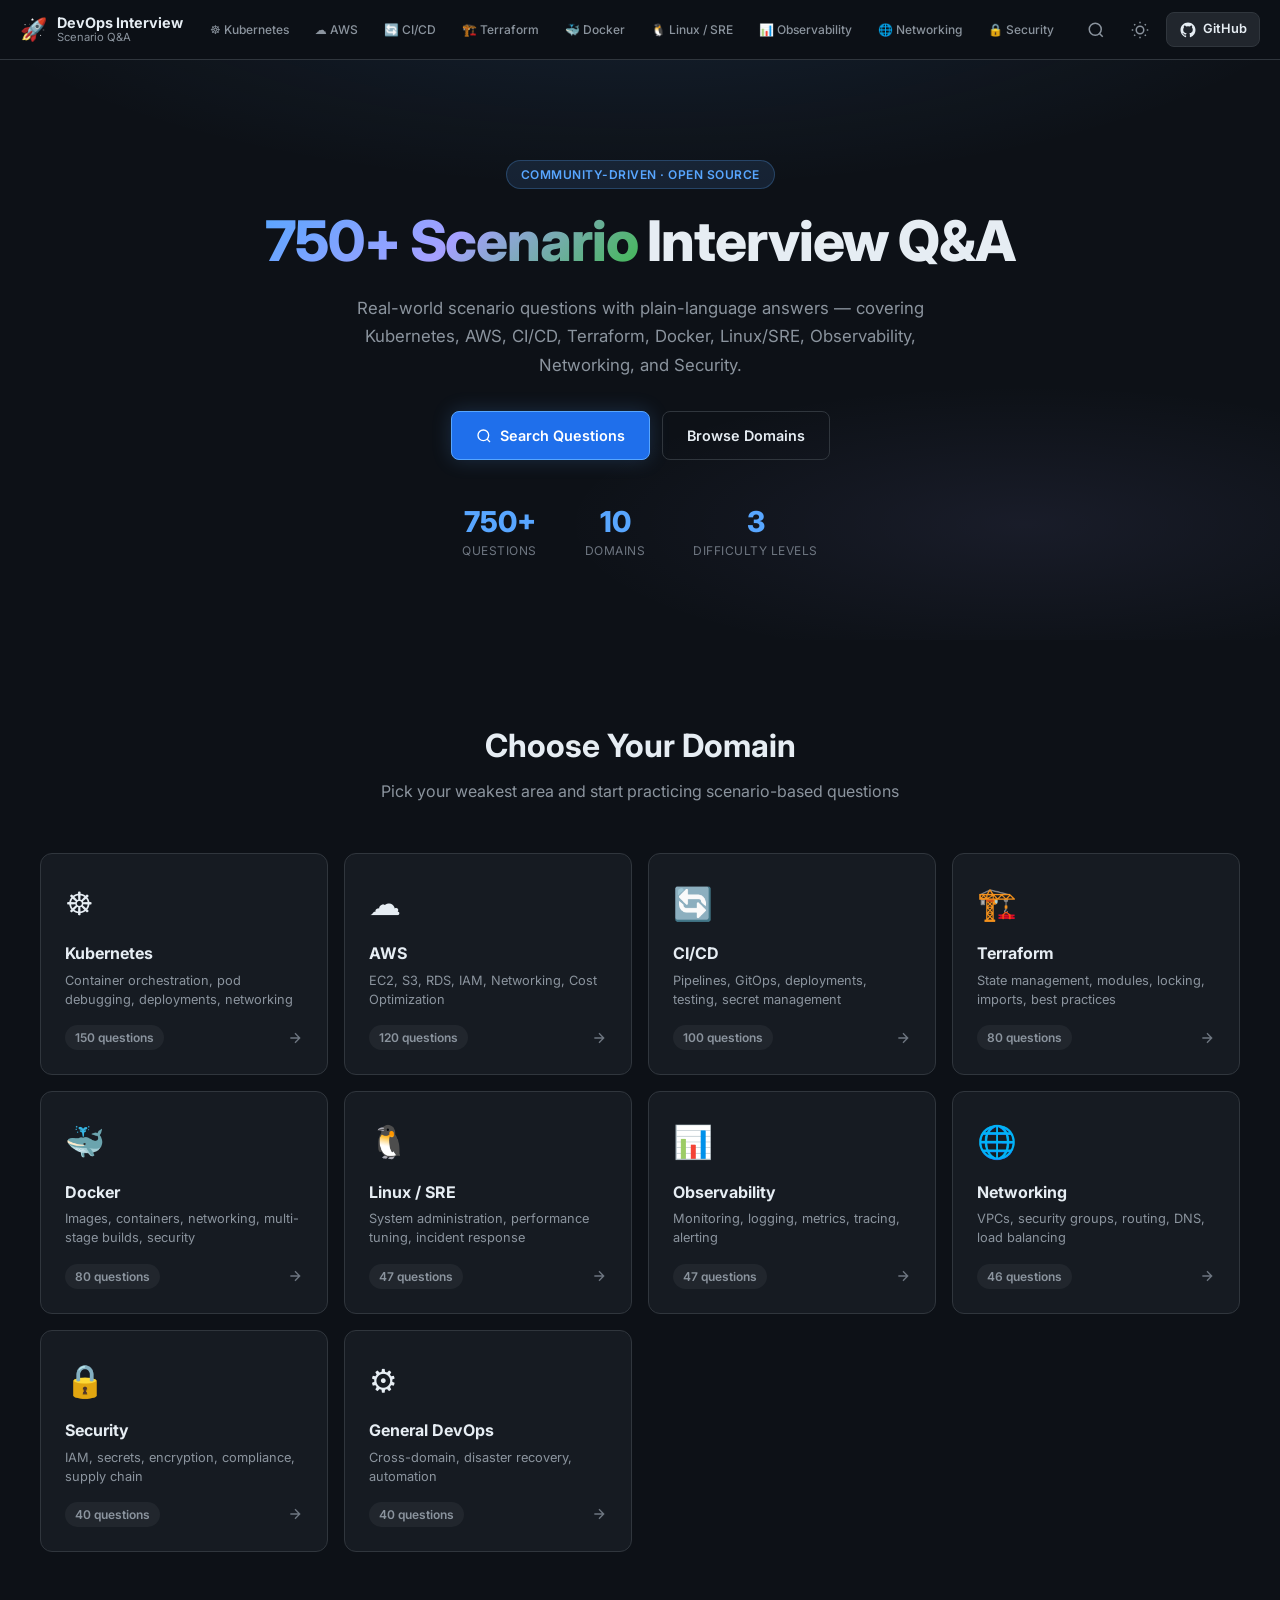
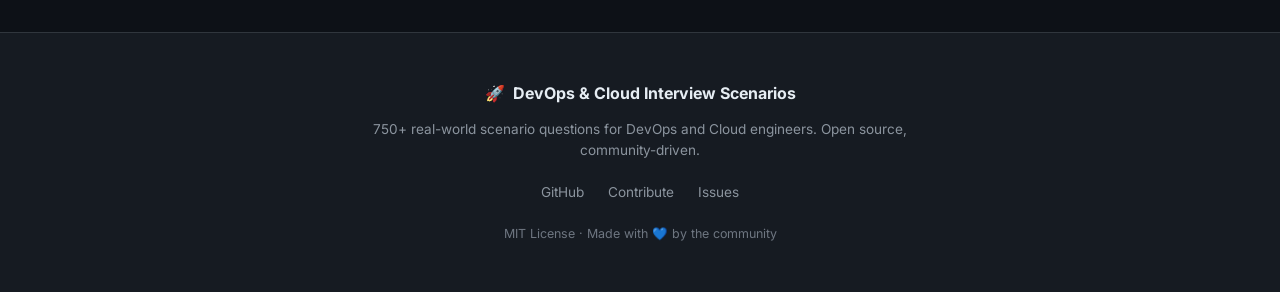
==== docs/index.html @ a2438afc "feat: add GitHub Pages UI site with search, dark/light mode - docs/index.html: Single-page app hero," ====
<!DOCTYPE html>
<html lang="en" data-theme="dark">
<head>
  <meta charset="UTF-8" />
  <meta name="viewport" content="width=device-width, initial-scale=1.0" />
  <title>DevOps & Cloud — Scenario-Based Interview Q&A</title>
  <meta name="description" content="750+ real-world scenario-based interview questions and answers covering Kubernetes, AWS, CI/CD, Docker, Terraform, Linux/SRE, Observability, Networking, and Security." />
  <link rel="preconnect" href="https://fonts.googleapis.com" />
  <link rel="preconnect" href="https://fonts.gstatic.com" crossorigin />
  <link href="https://fonts.googleapis.com/css2?family=Inter:wght@300;400;500;600;700;800&family=JetBrains+Mono:wght@400;500&display=swap" rel="stylesheet" />
  <link rel="stylesheet" href="style.css" />
</head>
<body>

  <!-- ── HEADER ── -->
  <header class="site-header" id="site-header">
    <div class="header-inner">
      <div class="brand">
        <span class="brand-icon">🚀</span>
        <div class="brand-text">
          <span class="brand-title">DevOps Interview</span>
          <span class="brand-sub">Scenario Q&A</span>
        </div>
      </div>

      <nav class="nav-domains" id="nav-domains" aria-label="Domain navigation">
        <!-- Populated by JS -->
      </nav>

      <div class="header-actions">
        <button class="btn-icon" id="search-toggle" aria-label="Open search" title="Search (Ctrl+K)">
          <svg width="18" height="18" viewBox="0 0 24 24" fill="none" stroke="currentColor" stroke-width="2"><circle cx="11" cy="11" r="8"/><path d="m21 21-4.35-4.35"/></svg>
        </button>
        <button class="btn-icon" id="theme-toggle" aria-label="Toggle theme" title="Toggle dark/light mode">
          <svg class="icon-sun" width="18" height="18" viewBox="0 0 24 24" fill="none" stroke="currentColor" stroke-width="2"><circle cx="12" cy="12" r="5"/><path d="M12 1v2M12 21v2M4.22 4.22l1.42 1.42M18.36 18.36l1.42 1.42M1 12h2M21 12h2M4.22 19.78l1.42-1.42M18.36 5.64l1.42-1.42"/></svg>
          <svg class="icon-moon" width="18" height="18" viewBox="0 0 24 24" fill="none" stroke="currentColor" stroke-width="2"><path d="M21 12.79A9 9 0 1 1 11.21 3 7 7 0 0 0 21 12.79z"/></svg>
        </button>
        <a class="btn-github" href="https://github.com/techikrish/devops-cloud-interview-scenarios" target="_blank" rel="noopener" aria-label="View on GitHub">
          <svg width="18" height="18" viewBox="0 0 24 24" fill="currentColor"><path d="M12 2C6.477 2 2 6.484 2 12.017c0 4.425 2.865 8.18 6.839 9.504.5.092.682-.217.682-.483 0-.237-.008-.868-.013-1.703-2.782.605-3.369-1.343-3.369-1.343-.454-1.158-1.11-1.466-1.11-1.466-.908-.62.069-.608.069-.608 1.003.07 1.531 1.032 1.531 1.032.892 1.53 2.341 1.088 2.91.832.092-.647.35-1.088.636-1.338-2.22-.253-4.555-1.113-4.555-4.951 0-1.093.39-1.988 1.029-2.688-.103-.253-.446-1.272.098-2.65 0 0 .84-.27 2.75 1.026A9.564 9.564 0 0 1 12 6.844a9.59 9.59 0 0 1 2.504.337c1.909-1.296 2.747-1.027 2.747-1.027.546 1.379.202 2.398.1 2.651.64.7 1.028 1.595 1.028 2.688 0 3.848-2.339 4.695-4.566 4.943.359.309.678.92.678 1.855 0 1.338-.012 2.419-.012 2.747 0 .268.18.58.688.482A10.02 10.02 0 0 0 22 12.017C22 6.484 17.522 2 12 2z"/></svg>
          GitHub
        </a>
      </div>
    </div>
  </header>

  <!-- ── SEARCH OVERLAY ── -->
  <div class="search-overlay" id="search-overlay" aria-hidden="true" role="dialog" aria-modal="true" aria-label="Search questions">
    <div class="search-modal">
      <div class="search-input-wrap">
        <svg width="20" height="20" viewBox="0 0 24 24" fill="none" stroke="currentColor" stroke-width="2"><circle cx="11" cy="11" r="8"/><path d="m21 21-4.35-4.35"/></svg>
        <input type="search" id="search-input" placeholder="Search questions, topics, commands…" autocomplete="off" spellcheck="false" />
        <kbd class="search-esc">Esc</kbd>
      </div>
      <div class="search-filters" id="search-filters">
        <button class="filter-chip active" data-level="all">All Levels</button>
        <button class="filter-chip" data-level="L1">L1 — Fresher</button>
        <button class="filter-chip" data-level="L2">L2 — Mid</button>
        <button class="filter-chip" data-level="L3">L3 — Senior</button>
      </div>
      <div class="search-results" id="search-results" role="listbox" aria-label="Search results">
        <div class="search-empty" id="search-empty">
          <p>Start typing to search across 750+ questions…</p>
        </div>
      </div>
    </div>
  </div>

  <!-- ── HERO ── -->
  <section class="hero" id="hero">
    <div class="hero-bg"></div>
    <div class="hero-content">
      <div class="hero-badge">Community-driven · Open Source</div>
      <h1 class="hero-title">
        <span class="gradient-text">750+ Scenario</span> Interview Q&A
      </h1>
      <p class="hero-desc">
        Real-world scenario questions with plain-language answers — covering Kubernetes, AWS, CI/CD, Terraform, Docker, Linux/SRE, Observability, Networking, and Security.
      </p>
      <div class="hero-cta">
        <button class="btn-primary" id="hero-search-btn">
          <svg width="16" height="16" viewBox="0 0 24 24" fill="none" stroke="currentColor" stroke-width="2"><circle cx="11" cy="11" r="8"/><path d="m21 21-4.35-4.35"/></svg>
          Search Questions
        </button>
        <a class="btn-outline" href="#domains">Browse Domains</a>
      </div>
      <div class="hero-stats" id="hero-stats">
        <div class="stat"><span class="stat-num">750+</span><span class="stat-label">Questions</span></div>
        <div class="stat"><span class="stat-num">10</span><span class="stat-label">Domains</span></div>
        <div class="stat"><span class="stat-num">3</span><span class="stat-label">Difficulty Levels</span></div>
      </div>
    </div>
  </section>

  <!-- ── DOMAIN GRID ── -->
  <section class="domains-section" id="domains">
    <div class="section-inner">
      <h2 class="section-title">Choose Your Domain</h2>
      <p class="section-sub">Pick your weakest area and start practicing scenario-based questions</p>
      <div class="domain-grid" id="domain-grid">
        <!-- Populated by JS -->
      </div>
    </div>
  </section>

  <!-- ── Q&A VIEWER ── -->
  <section class="qa-section" id="qa-section" style="display:none">
    <div class="qa-inner">
      <div class="qa-sidebar">
        <div class="sidebar-header">
          <button class="back-btn" id="back-btn">
            <svg width="16" height="16" viewBox="0 0 24 24" fill="none" stroke="currentColor" stroke-width="2"><path d="M19 12H5M12 5l-7 7 7 7"/></svg>
            All Domains
          </button>
          <div class="sidebar-domain-info" id="sidebar-domain-info"></div>
        </div>
        <div class="sidebar-search-wrap">
          <input type="search" id="sidebar-search" class="sidebar-search" placeholder="Filter questions…" autocomplete="off" />
        </div>
        <div class="level-filter" id="level-filter">
          <button class="level-btn active" data-level="all">All</button>
          <button class="level-btn" data-level="L1">L1</button>
          <button class="level-btn" data-level="L2">L2</button>
          <button class="level-btn" data-level="L3">L3</button>
        </div>
        <nav class="qa-toc" id="qa-toc" aria-label="Questions list">
          <!-- Populated by JS -->
        </nav>
      </div>

      <main class="qa-main" id="qa-main" role="main">
        <div class="loading-state" id="loading-state">
          <div class="spinner"></div>
          <p>Loading questions…</p>
        </div>
        <div class="qa-content" id="qa-content">
          <!-- Populated by JS -->
        </div>
      </main>
    </div>
  </section>

  <!-- ── FOOTER ── -->
  <footer class="site-footer">
    <div class="footer-inner">
      <div class="footer-brand">
        <span>🚀</span>
        <span>DevOps & Cloud Interview Scenarios</span>
      </div>
      <p class="footer-desc">750+ real-world scenario questions for DevOps and Cloud engineers. Open source, community-driven.</p>
      <div class="footer-links">
        <a href="https://github.com/techikrish/devops-cloud-interview-scenarios" target="_blank" rel="noopener">GitHub</a>
        <a href="https://github.com/techikrish/devops-cloud-interview-scenarios/blob/main/CONTRIBUTING.md" target="_blank" rel="noopener">Contribute</a>
        <a href="https://github.com/techikrish/devops-cloud-interview-scenarios/issues" target="_blank" rel="noopener">Issues</a>
      </div>
      <p class="footer-copy">MIT License · Made with 💙 by the community</p>
    </div>
  </footer>

  <script src="app.js"></script>
</body>
</html>
---- docs/style.css ----
/* ── TOKENS ── */
:root {
  --bg: #0d1117;
  --bg2: #161b22;
  --bg3: #21262d;
  --border: #30363d;
  --text: #e6edf3;
  --text2: #8b949e;
  --text3: #6e7681;
  --accent: #58a6ff;
  --accent2: #1f6feb;
  --green: #3fb950;
  --orange: #e3b341;
  --red: #f85149;
  --purple: #a5a0ff;
  --cyan: #39d353;
  --card-bg: #161b22;
  --card-hover: #1c2128;
  --shadow: 0 8px 32px rgba(0,0,0,.4);
  --radius: 12px;
  --radius-sm: 8px;
  --header-h: 60px;
}

[data-theme="light"] {
  --bg: #f6f8fa;
  --bg2: #ffffff;
  --bg3: #f0f2f5;
  --border: #d0d7de;
  --text: #1f2328;
  --text2: #57606a;
  --text3: #8c959f;
  --accent: #0969da;
  --accent2: #0550ae;
  --card-bg: #ffffff;
  --card-hover: #f6f8fa;
  --shadow: 0 8px 32px rgba(0,0,0,.08);
}

/* ── RESET ── */
*, *::before, *::after { box-sizing: border-box; margin: 0; padding: 0; }
html { scroll-behavior: smooth; font-size: 16px; }
body {
  font-family: 'Inter', system-ui, sans-serif;
  background: var(--bg);
  color: var(--text);
  line-height: 1.6;
  min-height: 100vh;
  transition: background .25s, color .25s;
}
a { color: var(--accent); text-decoration: none; }
a:hover { text-decoration: underline; }
button { cursor: pointer; border: none; background: none; font-family: inherit; }
img { max-width: 100%; }
::-webkit-scrollbar { width: 6px; height: 6px; }
::-webkit-scrollbar-track { background: var(--bg); }
::-webkit-scrollbar-thumb { background: var(--border); border-radius: 99px; }

/* ── HEADER ── */
.site-header {
  position: sticky; top: 0; z-index: 100;
  height: var(--header-h);
  background: rgba(13,17,23,.85);
  backdrop-filter: blur(12px);
  border-bottom: 1px solid var(--border);
  transition: background .25s;
}
[data-theme="light"] .site-header {
  background: rgba(246,248,250,.9);
}
.header-inner {
  max-width: 1400px; margin: 0 auto;
  height: 100%; padding: 0 20px;
  display: flex; align-items: center; gap: 16px;
}
.brand { display: flex; align-items: center; gap: 10px; flex-shrink: 0; }
.brand-icon { font-size: 22px; }
.brand-text { display: flex; flex-direction: column; line-height: 1.2; }
.brand-title { font-weight: 700; font-size: .9rem; }
.brand-sub { font-size: .7rem; color: var(--text2); }

.nav-domains {
  display: flex; gap: 4px; flex: 1; overflow: hidden;
  flex-wrap: nowrap;
}
.nav-chip {
  padding: 4px 10px; border-radius: 99px; font-size: .75rem;
  font-weight: 500; color: var(--text2); background: transparent;
  border: 1px solid transparent; white-space: nowrap;
  transition: all .2s;
}
.nav-chip:hover { color: var(--text); background: var(--bg3); border-color: var(--border); }
.nav-chip.active { color: var(--accent); background: rgba(88,166,255,.1); border-color: rgba(88,166,255,.3); }

.header-actions { display: flex; align-items: center; gap: 8px; flex-shrink: 0; }
.btn-icon {
  width: 36px; height: 36px; border-radius: var(--radius-sm);
  display: grid; place-items: center; color: var(--text2);
  background: transparent; border: 1px solid transparent;
  transition: all .2s;
}
.btn-icon:hover { color: var(--text); background: var(--bg3); border-color: var(--border); }
[data-theme="dark"] .icon-moon { display: none; }
[data-theme="light"] .icon-sun { display: none; }

.btn-github {
  display: flex; align-items: center; gap: 6px;
  padding: 6px 12px; border-radius: var(--radius-sm);
  font-size: .8rem; font-weight: 600; color: var(--text);
  background: var(--bg3); border: 1px solid var(--border);
  transition: all .2s;
}
.btn-github:hover { background: var(--accent); color: #fff; border-color: var(--accent); text-decoration: none; }
.btn-github svg { flex-shrink: 0; }

/* ── SEARCH OVERLAY ── */
.search-overlay {
  position: fixed; inset: 0; z-index: 200;
  background: rgba(0,0,0,.7); backdrop-filter: blur(6px);
  display: flex; align-items: flex-start; justify-content: center;
  padding-top: 80px;
  opacity: 0; pointer-events: none;
  transition: opacity .2s;
}
.search-overlay.open { opacity: 1; pointer-events: all; }
.search-modal {
  width: min(680px, calc(100vw - 40px));
  background: var(--bg2); border: 1px solid var(--border);
  border-radius: 16px; overflow: hidden;
  box-shadow: 0 24px 80px rgba(0,0,0,.5);
  transform: translateY(-10px); transition: transform .2s;
}
.search-overlay.open .search-modal { transform: translateY(0); }
.search-input-wrap {
  display: flex; align-items: center; gap: 12px;
  padding: 16px 20px; border-bottom: 1px solid var(--border);
}
.search-input-wrap svg { color: var(--text3); flex-shrink: 0; }
#search-input {
  flex: 1; background: none; border: none; outline: none;
  font-family: inherit; font-size: 1rem; color: var(--text);
}
#search-input::placeholder { color: var(--text3); }
.search-esc {
  padding: 2px 7px; border-radius: 4px; font-size: .7rem;
  background: var(--bg3); border: 1px solid var(--border);
  color: var(--text2); font-family: inherit;
}
.search-filters {
  display: flex; gap: 8px; padding: 12px 20px;
  border-bottom: 1px solid var(--border); overflow-x: auto;
}
.filter-chip {
  padding: 4px 12px; border-radius: 99px; font-size: .75rem;
  font-weight: 500; color: var(--text2);
  background: var(--bg3); border: 1px solid var(--border);
  white-space: nowrap; transition: all .2s;
}
.filter-chip:hover { color: var(--text); }
.filter-chip.active { background: var(--accent); color: #fff; border-color: var(--accent); }
.search-results { max-height: 420px; overflow-y: auto; }
.search-empty { padding: 40px 20px; text-align: center; color: var(--text3); font-size: .9rem; }
.search-result-item {
  padding: 14px 20px; border-bottom: 1px solid var(--border);
  cursor: pointer; transition: background .15s;
}
.search-result-item:last-child { border-bottom: none; }
.search-result-item:hover { background: var(--bg3); }
.result-meta { display: flex; align-items: center; gap: 8px; margin-bottom: 4px; }
.result-domain {
  font-size: .7rem; font-weight: 600; padding: 2px 8px;
  border-radius: 99px; background: rgba(88,166,255,.15); color: var(--accent);
}
.result-level { font-size: .7rem; font-weight: 700; padding: 2px 7px; border-radius: 99px; }
.lvl-L1 { background: rgba(63,185,80,.15); color: var(--green); }
.lvl-L2 { background: rgba(227,179,65,.15); color: var(--orange); }
.lvl-L3 { background: rgba(248,81,73,.15); color: var(--red); }
.result-q { font-size: .88rem; color: var(--text); font-weight: 500; line-height: 1.4; }
.result-q mark { background: rgba(88,166,255,.25); color: var(--accent); border-radius: 2px; }
.result-count { padding: 10px 20px; font-size: .75rem; color: var(--text3); border-top: 1px solid var(--border); }

/* ── HERO ── */
.hero {
  position: relative; overflow: hidden;
  padding: 100px 20px 80px;
  text-align: center;
}
.hero-bg {
  position: absolute; inset: 0; z-index: 0;
  background:
    radial-gradient(ellipse 80% 60% at 50% -20%, rgba(88,166,255,.12) 0%, transparent 70%),
    radial-gradient(ellipse 60% 40% at 80% 80%, rgba(165,160,255,.08) 0%, transparent 60%);
}
.hero-content { position: relative; z-index: 1; max-width: 760px; margin: 0 auto; }
.hero-badge {
  display: inline-block; margin-bottom: 20px;
  padding: 4px 14px; border-radius: 99px; font-size: .75rem; font-weight: 600;
  background: rgba(88,166,255,.12); border: 1px solid rgba(88,166,255,.25); color: var(--accent);
  letter-spacing: .5px; text-transform: uppercase;
}
.hero-title {
  font-size: clamp(2rem, 5vw, 3.5rem); font-weight: 800;
  line-height: 1.15; letter-spacing: -.02em; margin-bottom: 20px;
}
.gradient-text {
  background: linear-gradient(135deg, #58a6ff 0%, #a5a0ff 50%, #3fb950 100%);
  -webkit-background-clip: text; -webkit-text-fill-color: transparent; background-clip: text;
}
.hero-desc {
  font-size: 1.05rem; color: var(--text2); max-width: 580px;
  margin: 0 auto 32px; line-height: 1.7;
}
.hero-cta { display: flex; gap: 12px; justify-content: center; flex-wrap: wrap; margin-bottom: 48px; }
.btn-primary {
  display: flex; align-items: center; gap: 8px;
  padding: 12px 24px; border-radius: var(--radius-sm);
  font-size: .9rem; font-weight: 600; color: #fff;
  background: var(--accent2);
  border: 1px solid var(--accent);
  transition: all .2s; box-shadow: 0 0 20px rgba(88,166,255,.2);
}
.btn-primary:hover { background: var(--accent); box-shadow: 0 0 30px rgba(88,166,255,.4); transform: translateY(-1px); }
.btn-outline {
  display: flex; align-items: center; gap: 8px;
  padding: 12px 24px; border-radius: var(--radius-sm);
  font-size: .9rem; font-weight: 600; color: var(--text);
  background: transparent; border: 1px solid var(--border);
  transition: all .2s;
}
.btn-outline:hover { background: var(--bg3); border-color: var(--text2); text-decoration: none; }
.hero-stats {
  display: flex; justify-content: center; gap: 48px; flex-wrap: wrap;
}
.stat { display: flex; flex-direction: column; align-items: center; }
.stat-num { font-size: 1.8rem; font-weight: 800; color: var(--accent); line-height: 1; }
.stat-label { font-size: .75rem; color: var(--text3); margin-top: 4px; text-transform: uppercase; letter-spacing: .5px; }

/* ── DOMAINS ── */
.domains-section { padding: 80px 20px; }
.section-inner { max-width: 1200px; margin: 0 auto; }
.section-title {
  font-size: clamp(1.5rem, 3vw, 2rem); font-weight: 700;
  text-align: center; margin-bottom: 8px;
}
.section-sub { text-align: center; color: var(--text2); margin-bottom: 48px; }
.domain-grid {
  display: grid;
  grid-template-columns: repeat(auto-fill, minmax(260px, 1fr));
  gap: 16px;
}
.domain-card {
  background: var(--card-bg); border: 1px solid var(--border);
  border-radius: var(--radius); padding: 24px;
  cursor: pointer; transition: all .25s;
  position: relative; overflow: hidden;
}
.domain-card::before {
  content: ''; position: absolute;
  top: 0; left: 0; right: 0; height: 3px;
  background: var(--card-accent, var(--accent));
  transform: scaleX(0); transform-origin: left;
  transition: transform .3s;
}
.domain-card:hover { transform: translateY(-3px); box-shadow: var(--shadow); background: var(--card-hover); border-color: var(--card-accent, var(--accent)); }
.domain-card:hover::before { transform: scaleX(1); }
.card-emoji { font-size: 2rem; margin-bottom: 12px; display: block; }
.card-title { font-size: 1rem; font-weight: 700; margin-bottom: 4px; }
.card-desc { font-size: .8rem; color: var(--text2); margin-bottom: 16px; line-height: 1.5; }
.card-meta { display: flex; align-items: center; justify-content: space-between; }
.card-count {
  font-size: .75rem; font-weight: 600; padding: 3px 10px;
  border-radius: 99px; background: var(--bg3); color: var(--text2);
}
.card-arrow { color: var(--text3); transition: transform .2s; }
.domain-card:hover .card-arrow { transform: translateX(4px); color: var(--card-accent, var(--accent)); }

/* ── Q&A SECTION ── */
.qa-section { min-height: calc(100vh - var(--header-h)); }
.qa-inner {
  display: grid;
  grid-template-columns: 300px 1fr;
  min-height: calc(100vh - var(--header-h));
}

/* sidebar */
.qa-sidebar {
  position: sticky; top: var(--header-h);
  height: calc(100vh - var(--header-h)); overflow-y: auto;
  background: var(--bg2); border-right: 1px solid var(--border);
  display: flex; flex-direction: column;
}
.sidebar-header { padding: 16px; border-bottom: 1px solid var(--border); }
.back-btn {
  display: flex; align-items: center; gap: 6px;
  font-size: .82rem; color: var(--text2); font-weight: 500;
  padding: 6px 8px; border-radius: var(--radius-sm);
  margin-bottom: 12px; transition: all .2s;
}
.back-btn:hover { color: var(--text); background: var(--bg3); }
.sidebar-domain-info { display: flex; align-items: center; gap: 10px; }
.sidebar-emoji { font-size: 1.5rem; }
.sidebar-domain-name { font-weight: 700; font-size: .95rem; }
.sidebar-domain-count { font-size: .75rem; color: var(--text2); }

.sidebar-search-wrap { padding: 12px 16px; border-bottom: 1px solid var(--border); }
.sidebar-search {
  width: 100%; padding: 8px 12px; border-radius: var(--radius-sm);
  background: var(--bg3); border: 1px solid var(--border);
  color: var(--text); font-family: inherit; font-size: .82rem; outline: none;
  transition: border-color .2s;
}
.sidebar-search:focus { border-color: var(--accent); }
.sidebar-search::placeholder { color: var(--text3); }

.level-filter {
  display: flex; gap: 6px; padding: 10px 16px;
  border-bottom: 1px solid var(--border);
}
.level-btn {
  flex: 1; padding: 5px; border-radius: var(--radius-sm); font-size: .75rem;
  font-weight: 600; color: var(--text2); background: var(--bg3);
  border: 1px solid var(--border); transition: all .2s;
}
.level-btn:hover { color: var(--text); }
.level-btn.active { background: var(--accent); color: #fff; border-color: var(--accent); }

.qa-toc { flex: 1; overflow-y: auto; padding: 8px; }
.toc-group { margin-bottom: 4px; }
.toc-group-label {
  font-size: .65rem; font-weight: 700; letter-spacing: .8px;
  text-transform: uppercase; color: var(--text3);
  padding: 8px 8px 4px;
}
.toc-item {
  display: flex; align-items: flex-start; gap: 8px;
  padding: 8px; border-radius: var(--radius-sm);
  cursor: pointer; transition: background .15s; width: 100%;
  text-align: left;
}
.toc-item:hover { background: var(--bg3); }
.toc-item.active { background: rgba(88,166,255,.1); }
.toc-qnum { font-size: .68rem; font-weight: 700; color: var(--text3); flex-shrink: 0; padding-top: 2px; }
.toc-q { font-size: .78rem; color: var(--text2); line-height: 1.35; }
.toc-item.active .toc-q { color: var(--accent); }
.toc-lvl { font-size: .62rem; font-weight: 700; padding: 1px 5px; border-radius: 4px; flex-shrink: 0; margin-left: auto; }
.toc-item.hidden { display: none; }

/* main content */
.qa-main { padding: 40px; max-width: 880px; }
.loading-state { display: flex; flex-direction: column; align-items: center; justify-content: center; gap: 16px; padding: 80px; color: var(--text2); }
.spinner {
  width: 36px; height: 36px; border: 3px solid var(--border);
  border-top-color: var(--accent); border-radius: 50%;
  animation: spin .7s linear infinite;
}
@keyframes spin { to { transform: rotate(360deg); } }

.domain-header { margin-bottom: 40px; padding-bottom: 24px; border-bottom: 1px solid var(--border); }
.domain-header h1 { font-size: 1.8rem; font-weight: 800; margin-bottom: 8px; }
.domain-header p { color: var(--text2); }
.level-legend { display: flex; gap: 16px; margin-top: 16px; flex-wrap: wrap; }
.legend-item { display: flex; align-items: center; gap: 6px; font-size: .78rem; color: var(--text2); }
.legend-dot { width: 8px; height: 8px; border-radius: 50%; }

/* Q&A cards */
.qa-group { margin-bottom: 48px; }
.qa-group-title {
  font-size: 1rem; font-weight: 700; margin-bottom: 20px;
  color: var(--text2); display: flex; align-items: center; gap: 10px;
}
.qa-group-title::after {
  content: ''; flex: 1; height: 1px; background: var(--border);
}
.qa-card {
  background: var(--card-bg); border: 1px solid var(--border);
  border-radius: var(--radius); margin-bottom: 16px;
  transition: border-color .2s;
  scroll-margin-top: calc(var(--header-h) + 20px);
}
.qa-card:hover { border-color: var(--text3); }
.qa-card-header {
  padding: 20px 24px; cursor: pointer;
  display: flex; align-items: flex-start; gap: 14px;
  user-select: none;
}
.qa-num {
  font-size: .7rem; font-weight: 700; color: var(--text3);
  flex-shrink: 0; padding-top: 3px; min-width: 28px;
  font-family: 'JetBrains Mono', monospace;
}
.qa-q-text { flex: 1; font-size: .95rem; font-weight: 600; line-height: 1.5; }
.qa-q-text mark { background: rgba(88,166,255,.2); color: var(--accent); border-radius: 2px; padding: 0 2px; }
.qa-meta { display: flex; align-items: center; gap: 8px; flex-shrink: 0; }
.qa-level { font-size: .68rem; font-weight: 700; padding: 3px 8px; border-radius: 99px; }
.qa-chevron { color: var(--text3); transition: transform .25s; flex-shrink: 0; }
.qa-card.open .qa-chevron { transform: rotate(180deg); }

.qa-body {
  max-height: 0; overflow: hidden;
  transition: max-height .35s cubic-bezier(0.4,0,0.2,1);
}
.qa-card.open .qa-body { max-height: 9999px; }
.qa-body-inner { padding: 0 24px 24px 66px; border-top: 1px solid var(--border); padding-top: 20px; }

/* interviewer note */
.interviewer-note {
  font-size: .8rem; color: var(--text3); font-style: italic;
  margin-bottom: 14px; padding: 8px 12px;
  background: var(--bg3); border-radius: var(--radius-sm);
  border-left: 3px solid var(--border);
}
.answer-content { font-size: .88rem; color: var(--text2); line-height: 1.8; }
.answer-content p { margin-bottom: 12px; }
.answer-content ul, .answer-content ol { margin: 10px 0 12px 20px; }
.answer-content li { margin-bottom: 6px; }
.answer-content strong { color: var(--text); font-weight: 600; }
.answer-content code {
  font-family: 'JetBrains Mono', monospace; font-size: .82em;
  background: var(--bg3); padding: 2px 6px; border-radius: 4px;
  color: var(--cyan);
}
.answer-content pre {
  background: #010409; border: 1px solid var(--border);
  border-radius: var(--radius-sm); padding: 16px; margin: 14px 0;
  overflow-x: auto;
}
.answer-content pre code {
  background: none; padding: 0; color: #e6edf3; font-size: .82rem; line-height: 1.6;
}
[data-theme="light"] .answer-content pre { background: #f6f8fa; }
[data-theme="light"] .answer-content pre code { color: #1f2328; }

/* rapid fire */
.rapid-fire .qa-card-header { padding: 14px 24px; }
.rapid-fire .qa-q-text { font-size: .88rem; }
.rapid-fire .qa-body-inner { padding: 0 24px 14px 66px; }
.rapid-fire .answer-content { font-size: .84rem; }

/* ── FOOTER ── */
.site-footer {
  border-top: 1px solid var(--border); padding: 48px 20px;
  background: var(--bg2); text-align: center;
}
.footer-inner { max-width: 600px; margin: 0 auto; }
.footer-brand {
  display: flex; align-items: center; justify-content: center;
  gap: 8px; font-weight: 700; font-size: 1rem; margin-bottom: 12px;
}
.footer-desc { color: var(--text2); font-size: .85rem; margin-bottom: 20px; }
.footer-links { display: flex; justify-content: center; gap: 24px; margin-bottom: 20px; }
.footer-links a { color: var(--text2); font-size: .85rem; }
.footer-links a:hover { color: var(--accent); }
.footer-copy { color: var(--text3); font-size: .78rem; }

/* ── RESPONSIVE ── */
@media (max-width: 900px) {
  .nav-domains { display: none; }
  .qa-inner { grid-template-columns: 1fr; }
  .qa-sidebar {
    position: fixed; top: var(--header-h); left: 0; right: 0;
    z-index: 50; transform: translateX(-100%);
    height: calc(100vh - var(--header-h));
    transition: transform .3s;
  }
  .qa-sidebar.open { transform: translateX(0); }
  .qa-main { padding: 24px 16px; }
  .qa-body-inner { padding-left: 24px; }
}
@media (max-width: 600px) {
  .hero { padding: 60px 16px 48px; }
  .hero-stats { gap: 24px; }
  .domain-grid { grid-template-columns: 1fr 1fr; }
  .domain-card { padding: 16px; }
  .card-emoji { font-size: 1.5rem; }
}
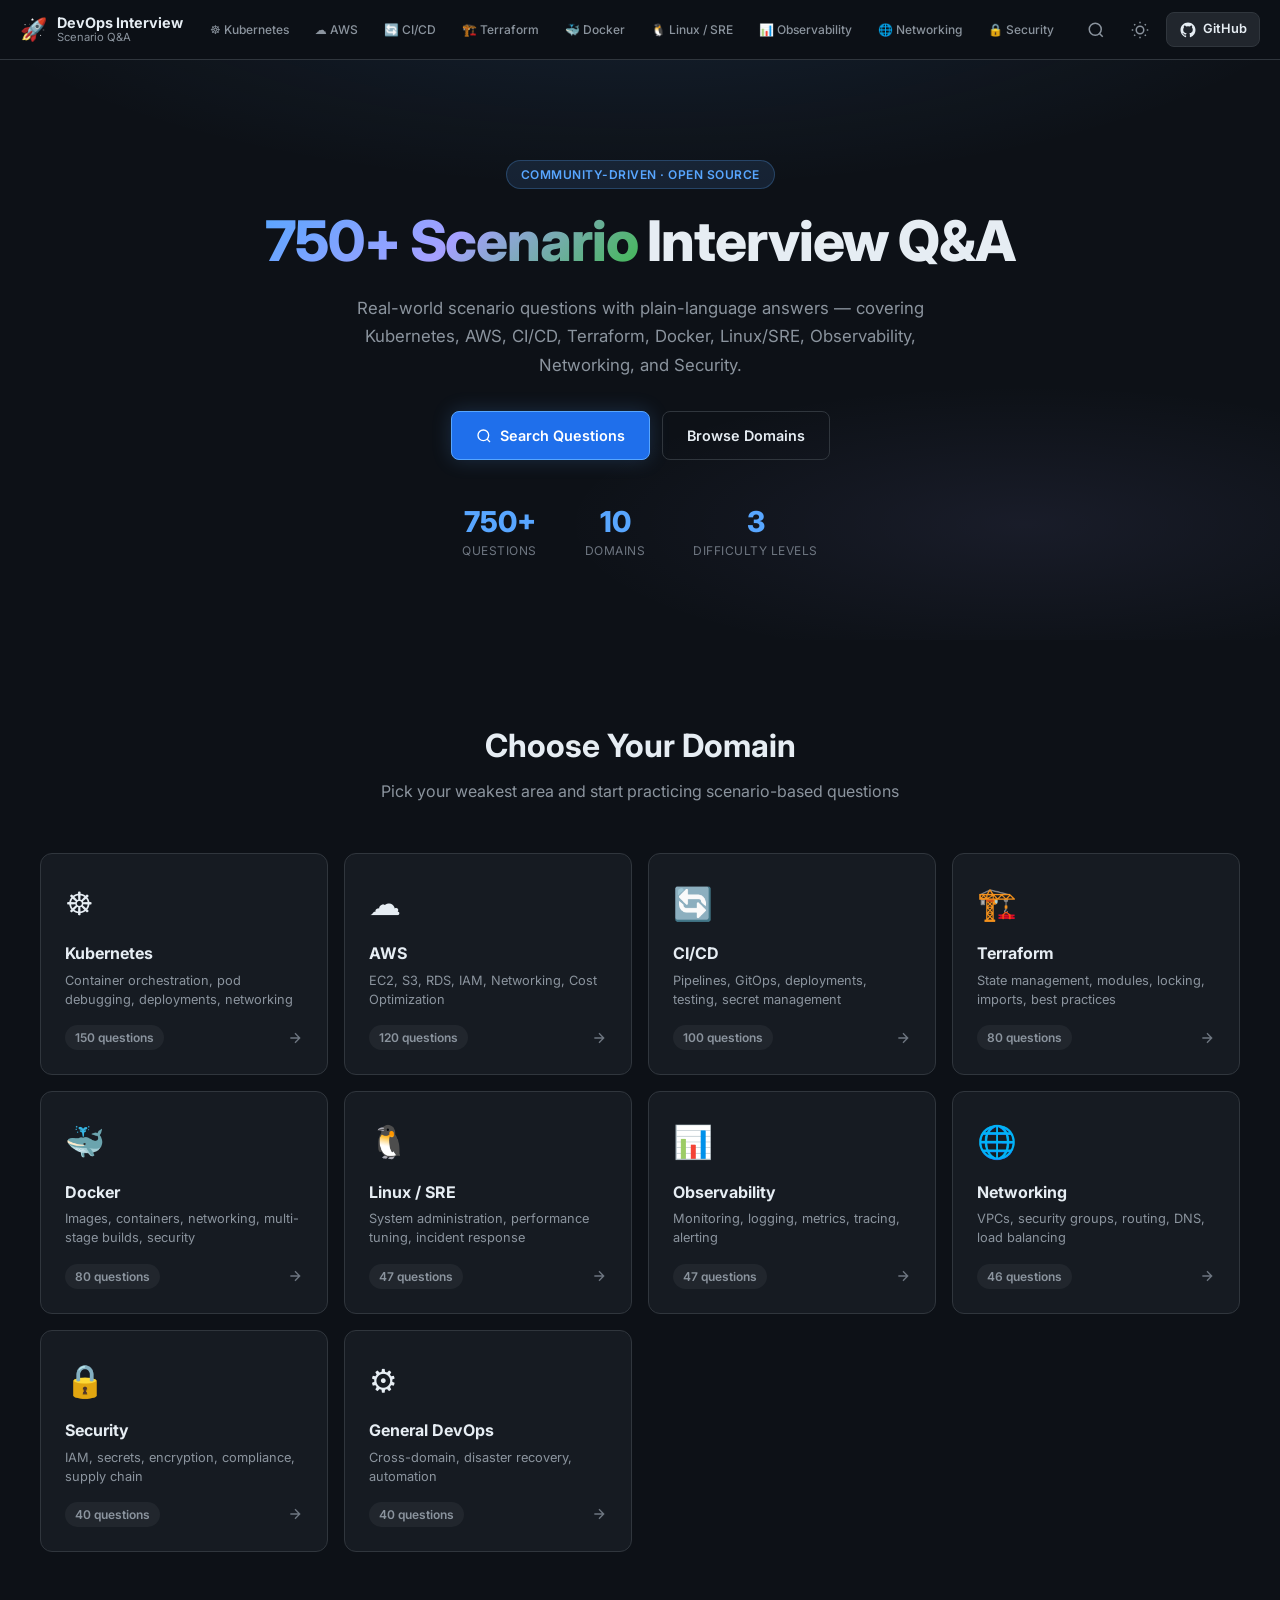
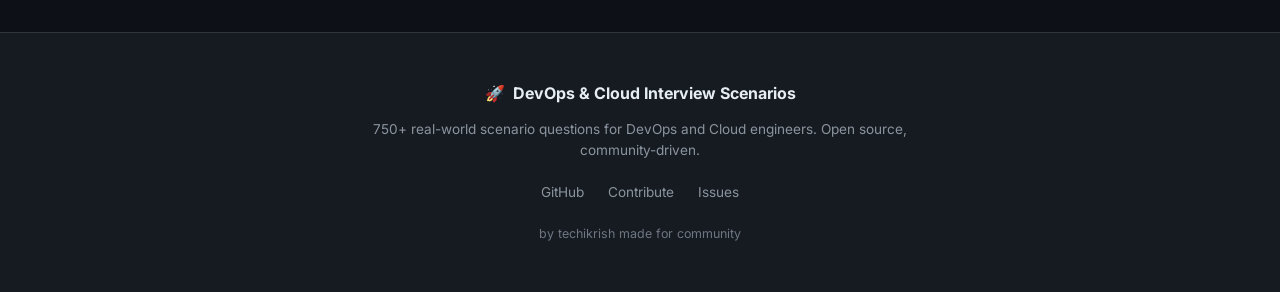
==== commit 7629f0b9: "chore: update footer text" ====
--- a/docs/index.html
+++ b/docs/index.html
@@ -152,7 +152,7 @@
         <a href="https://github.com/techikrish/devops-cloud-interview-scenarios/blob/main/CONTRIBUTING.md" target="_blank" rel="noopener">Contribute</a>
         <a href="https://github.com/techikrish/devops-cloud-interview-scenarios/issues" target="_blank" rel="noopener">Issues</a>
       </div>
-      <p class="footer-copy">MIT License · Made with 💙 by the community</p>
+      <p class="footer-copy">by techikrish made for community</p>
     </div>
   </footer>
 
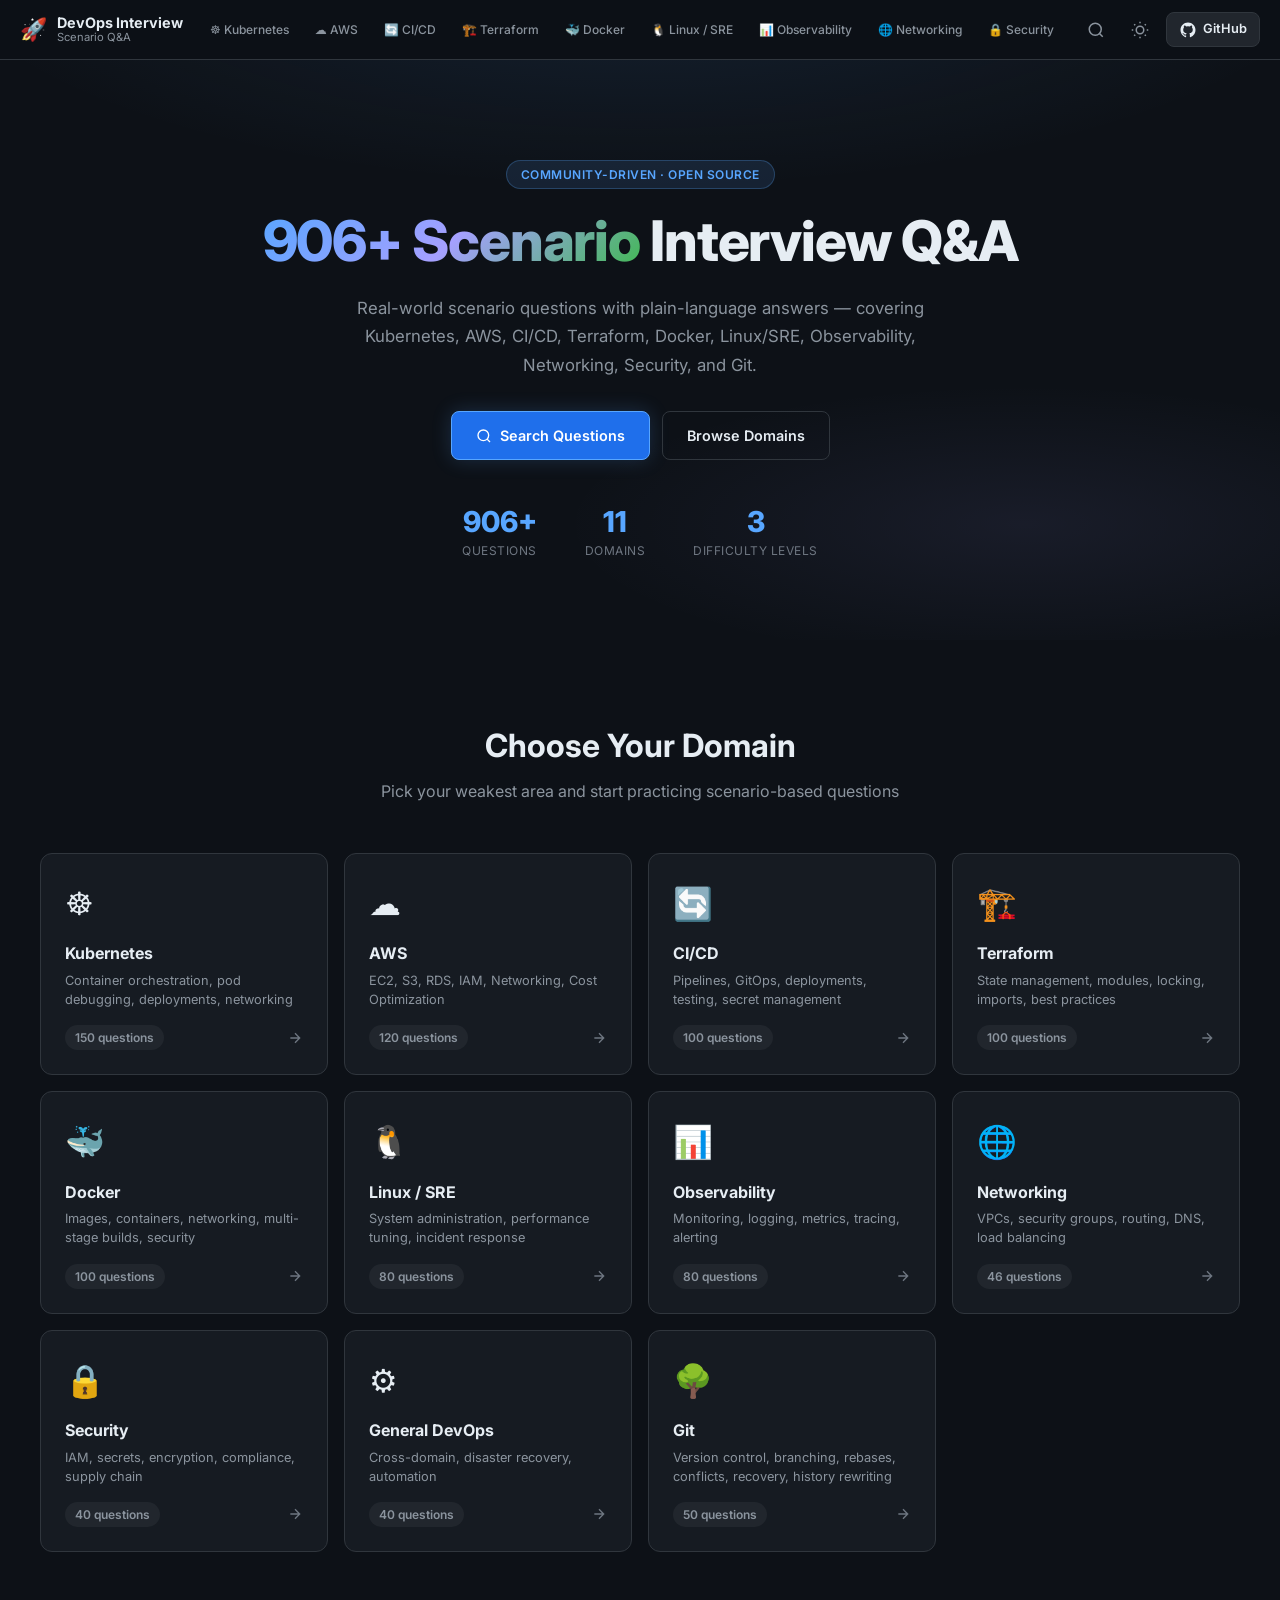
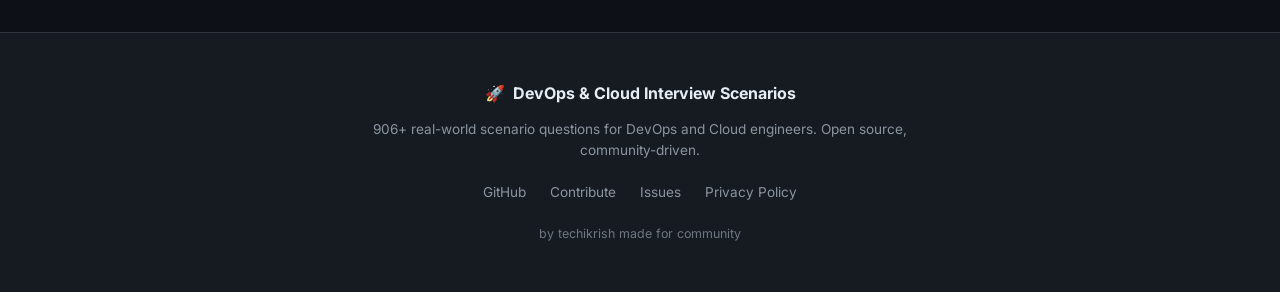
==== commit 21235d7d: "feat: add 33 observability interview questions" ====
--- a/docs/index.html
+++ b/docs/index.html
@@ -4,7 +4,7 @@
   <meta charset="UTF-8" />
   <meta name="viewport" content="width=device-width, initial-scale=1.0" />
   <title>DevOps & Cloud — Scenario-Based Interview Q&A</title>
-  <meta name="description" content="750+ real-world scenario-based interview questions and answers covering Kubernetes, AWS, CI/CD, Docker, Terraform, Linux/SRE, Observability, Networking, and Security." />
+  <meta name="description" content="906+ real-world scenario-based interview questions and answers covering Kubernetes, AWS, CI/CD, Docker, Terraform, Linux/SRE, Observability, Networking, Security, and Git." />
   <link rel="preconnect" href="https://fonts.googleapis.com" />
   <link rel="preconnect" href="https://fonts.gstatic.com" crossorigin />
   <link href="https://fonts.googleapis.com/css2?family=Inter:wght@300;400;500;600;700;800&family=JetBrains+Mono:wght@400;500&display=swap" rel="stylesheet" />
@@ -59,7 +59,7 @@
       </div>
       <div class="search-results" id="search-results" role="listbox" aria-label="Search results">
         <div class="search-empty" id="search-empty">
-          <p>Start typing to search across 750+ questions…</p>
+          <p>Start typing to search across 906+ questions…</p>
         </div>
       </div>
     </div>
@@ -71,10 +71,10 @@
     <div class="hero-content">
       <div class="hero-badge">Community-driven · Open Source</div>
       <h1 class="hero-title">
-        <span class="gradient-text">750+ Scenario</span> Interview Q&A
+        <span class="gradient-text">906+ Scenario</span> Interview Q&A
       </h1>
       <p class="hero-desc">
-        Real-world scenario questions with plain-language answers — covering Kubernetes, AWS, CI/CD, Terraform, Docker, Linux/SRE, Observability, Networking, and Security.
+        Real-world scenario questions with plain-language answers — covering Kubernetes, AWS, CI/CD, Terraform, Docker, Linux/SRE, Observability, Networking, Security, and Git.
       </p>
       <div class="hero-cta">
         <button class="btn-primary" id="hero-search-btn">
@@ -84,8 +84,8 @@
         <a class="btn-outline" href="#domains">Browse Domains</a>
       </div>
       <div class="hero-stats" id="hero-stats">
-        <div class="stat"><span class="stat-num">750+</span><span class="stat-label">Questions</span></div>
-        <div class="stat"><span class="stat-num">10</span><span class="stat-label">Domains</span></div>
+        <div class="stat"><span class="stat-num">906+</span><span class="stat-label">Questions</span></div>
+        <div class="stat"><span class="stat-num">11</span><span class="stat-label">Domains</span></div>
         <div class="stat"><span class="stat-num">3</span><span class="stat-label">Difficulty Levels</span></div>
       </div>
     </div>
@@ -146,11 +146,12 @@
         <span>🚀</span>
         <span>DevOps & Cloud Interview Scenarios</span>
       </div>
-      <p class="footer-desc">750+ real-world scenario questions for DevOps and Cloud engineers. Open source, community-driven.</p>
+      <p class="footer-desc">906+ real-world scenario questions for DevOps and Cloud engineers. Open source, community-driven.</p>
       <div class="footer-links">
         <a href="https://github.com/techikrish/devops-cloud-interview-scenarios" target="_blank" rel="noopener">GitHub</a>
         <a href="https://github.com/techikrish/devops-cloud-interview-scenarios/blob/main/CONTRIBUTING.md" target="_blank" rel="noopener">Contribute</a>
         <a href="https://github.com/techikrish/devops-cloud-interview-scenarios/issues" target="_blank" rel="noopener">Issues</a>
+        <a href="./privacy-policy/">Privacy Policy</a>
       </div>
       <p class="footer-copy">by techikrish made for community</p>
     </div>
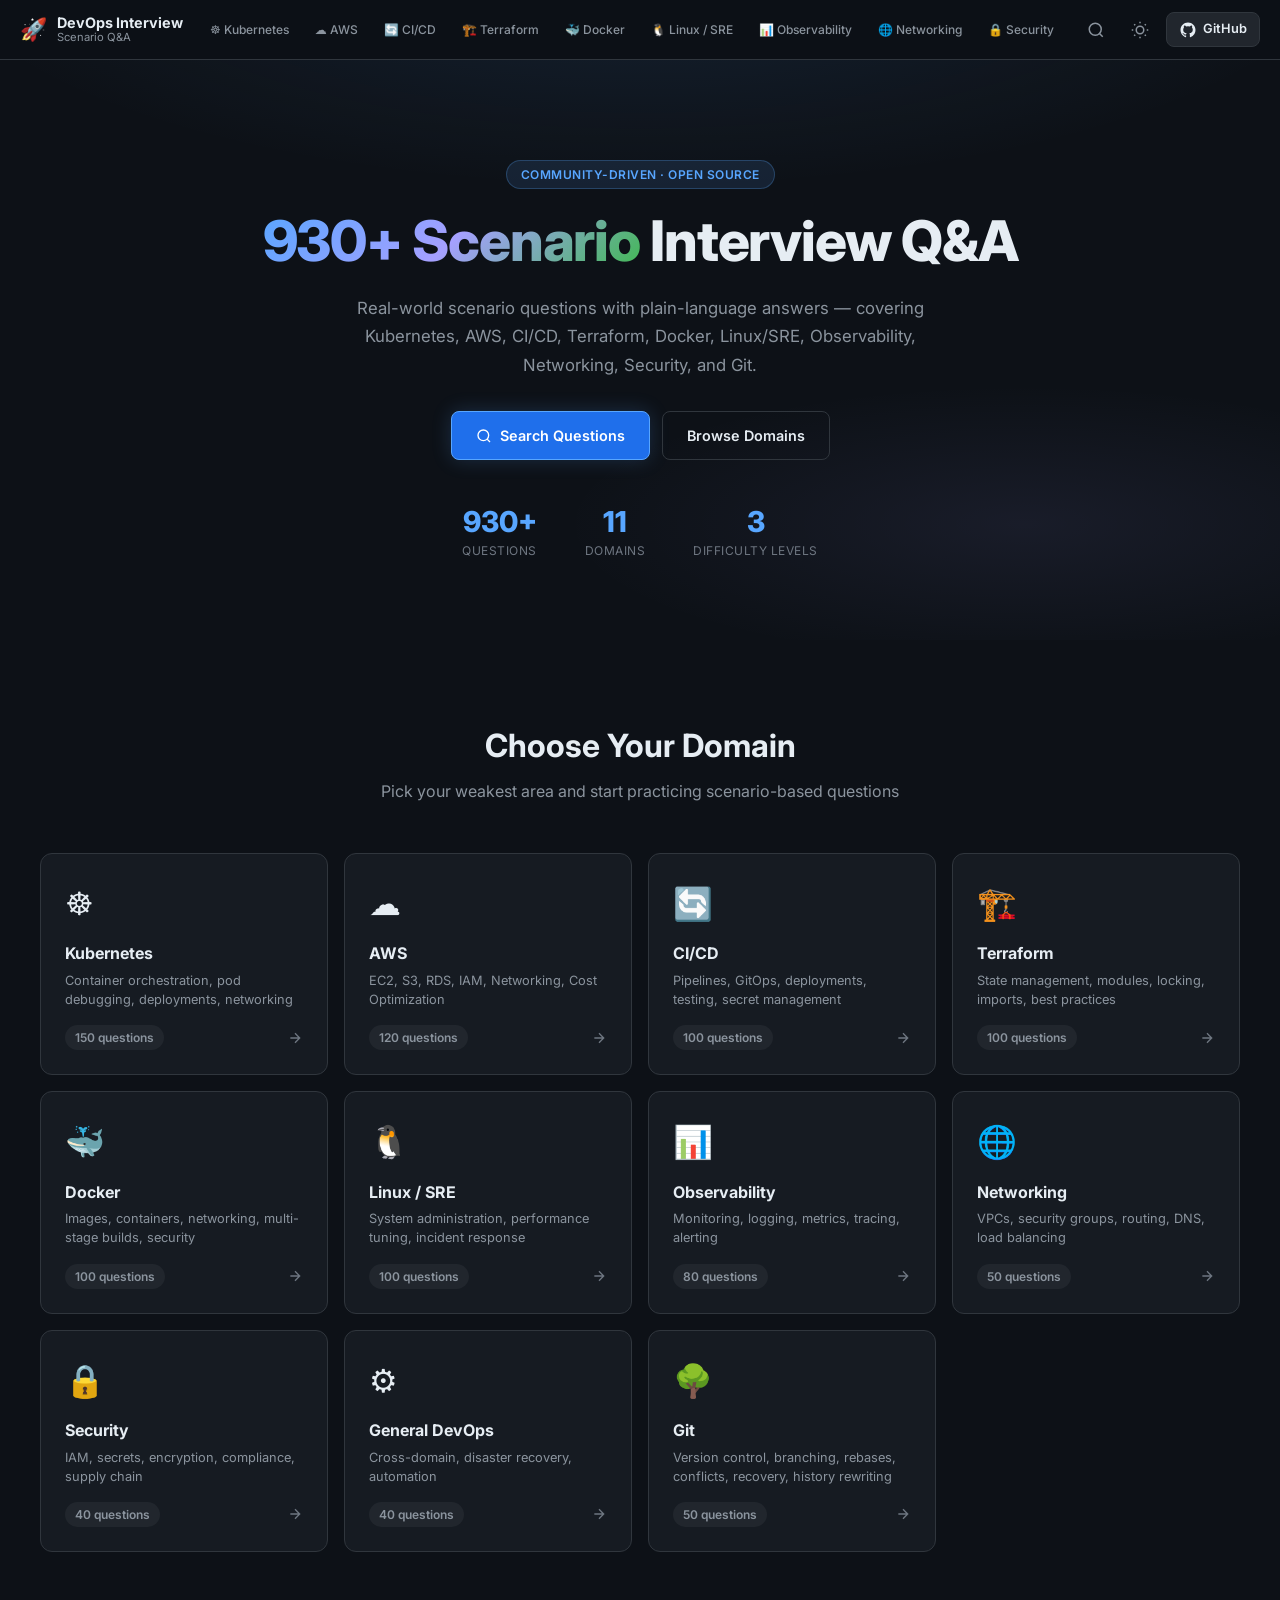
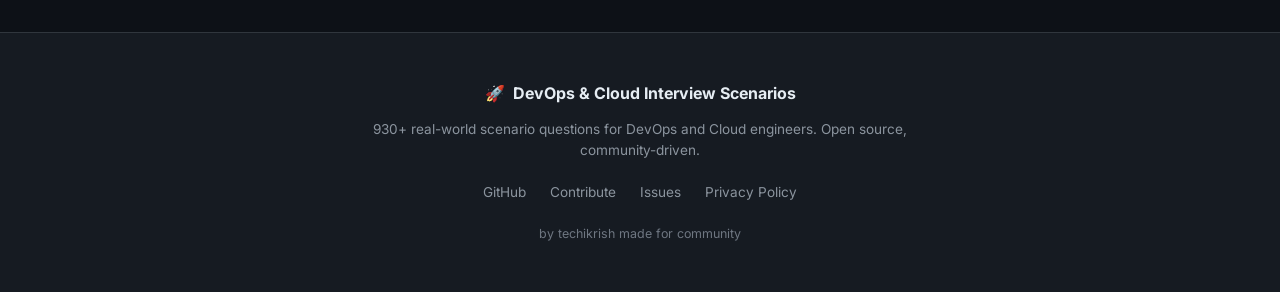
==== commit 1380f98c: "feat: expand Linux SRE and networking scenarios Add 20 Linux/SRE questions and 4 networking question" ====
--- a/docs/index.html
+++ b/docs/index.html
@@ -4,7 +4,7 @@
   <meta charset="UTF-8" />
   <meta name="viewport" content="width=device-width, initial-scale=1.0" />
   <title>DevOps & Cloud — Scenario-Based Interview Q&A</title>
-  <meta name="description" content="906+ real-world scenario-based interview questions and answers covering Kubernetes, AWS, CI/CD, Docker, Terraform, Linux/SRE, Observability, Networking, Security, and Git." />
+  <meta name="description" content="930+ real-world scenario-based interview questions and answers covering Kubernetes, AWS, CI/CD, Docker, Terraform, Linux/SRE, Observability, Networking, Security, and Git." />
   <link rel="preconnect" href="https://fonts.googleapis.com" />
   <link rel="preconnect" href="https://fonts.gstatic.com" crossorigin />
   <link href="https://fonts.googleapis.com/css2?family=Inter:wght@300;400;500;600;700;800&family=JetBrains+Mono:wght@400;500&display=swap" rel="stylesheet" />
@@ -59,7 +59,7 @@
       </div>
       <div class="search-results" id="search-results" role="listbox" aria-label="Search results">
         <div class="search-empty" id="search-empty">
-          <p>Start typing to search across 906+ questions…</p>
+          <p>Start typing to search across 930+ questions…</p>
         </div>
       </div>
     </div>
@@ -71,7 +71,7 @@
     <div class="hero-content">
       <div class="hero-badge">Community-driven · Open Source</div>
       <h1 class="hero-title">
-        <span class="gradient-text">906+ Scenario</span> Interview Q&A
+        <span class="gradient-text">930+ Scenario</span> Interview Q&A
       </h1>
       <p class="hero-desc">
         Real-world scenario questions with plain-language answers — covering Kubernetes, AWS, CI/CD, Terraform, Docker, Linux/SRE, Observability, Networking, Security, and Git.
@@ -84,7 +84,7 @@
         <a class="btn-outline" href="#domains">Browse Domains</a>
       </div>
       <div class="hero-stats" id="hero-stats">
-        <div class="stat"><span class="stat-num">906+</span><span class="stat-label">Questions</span></div>
+        <div class="stat"><span class="stat-num">930+</span><span class="stat-label">Questions</span></div>
         <div class="stat"><span class="stat-num">11</span><span class="stat-label">Domains</span></div>
         <div class="stat"><span class="stat-num">3</span><span class="stat-label">Difficulty Levels</span></div>
       </div>
@@ -146,7 +146,7 @@
         <span>🚀</span>
         <span>DevOps & Cloud Interview Scenarios</span>
       </div>
-      <p class="footer-desc">906+ real-world scenario questions for DevOps and Cloud engineers. Open source, community-driven.</p>
+      <p class="footer-desc">930+ real-world scenario questions for DevOps and Cloud engineers. Open source, community-driven.</p>
       <div class="footer-links">
         <a href="https://github.com/techikrish/devops-cloud-interview-scenarios" target="_blank" rel="noopener">GitHub</a>
         <a href="https://github.com/techikrish/devops-cloud-interview-scenarios/blob/main/CONTRIBUTING.md" target="_blank" rel="noopener">Contribute</a>
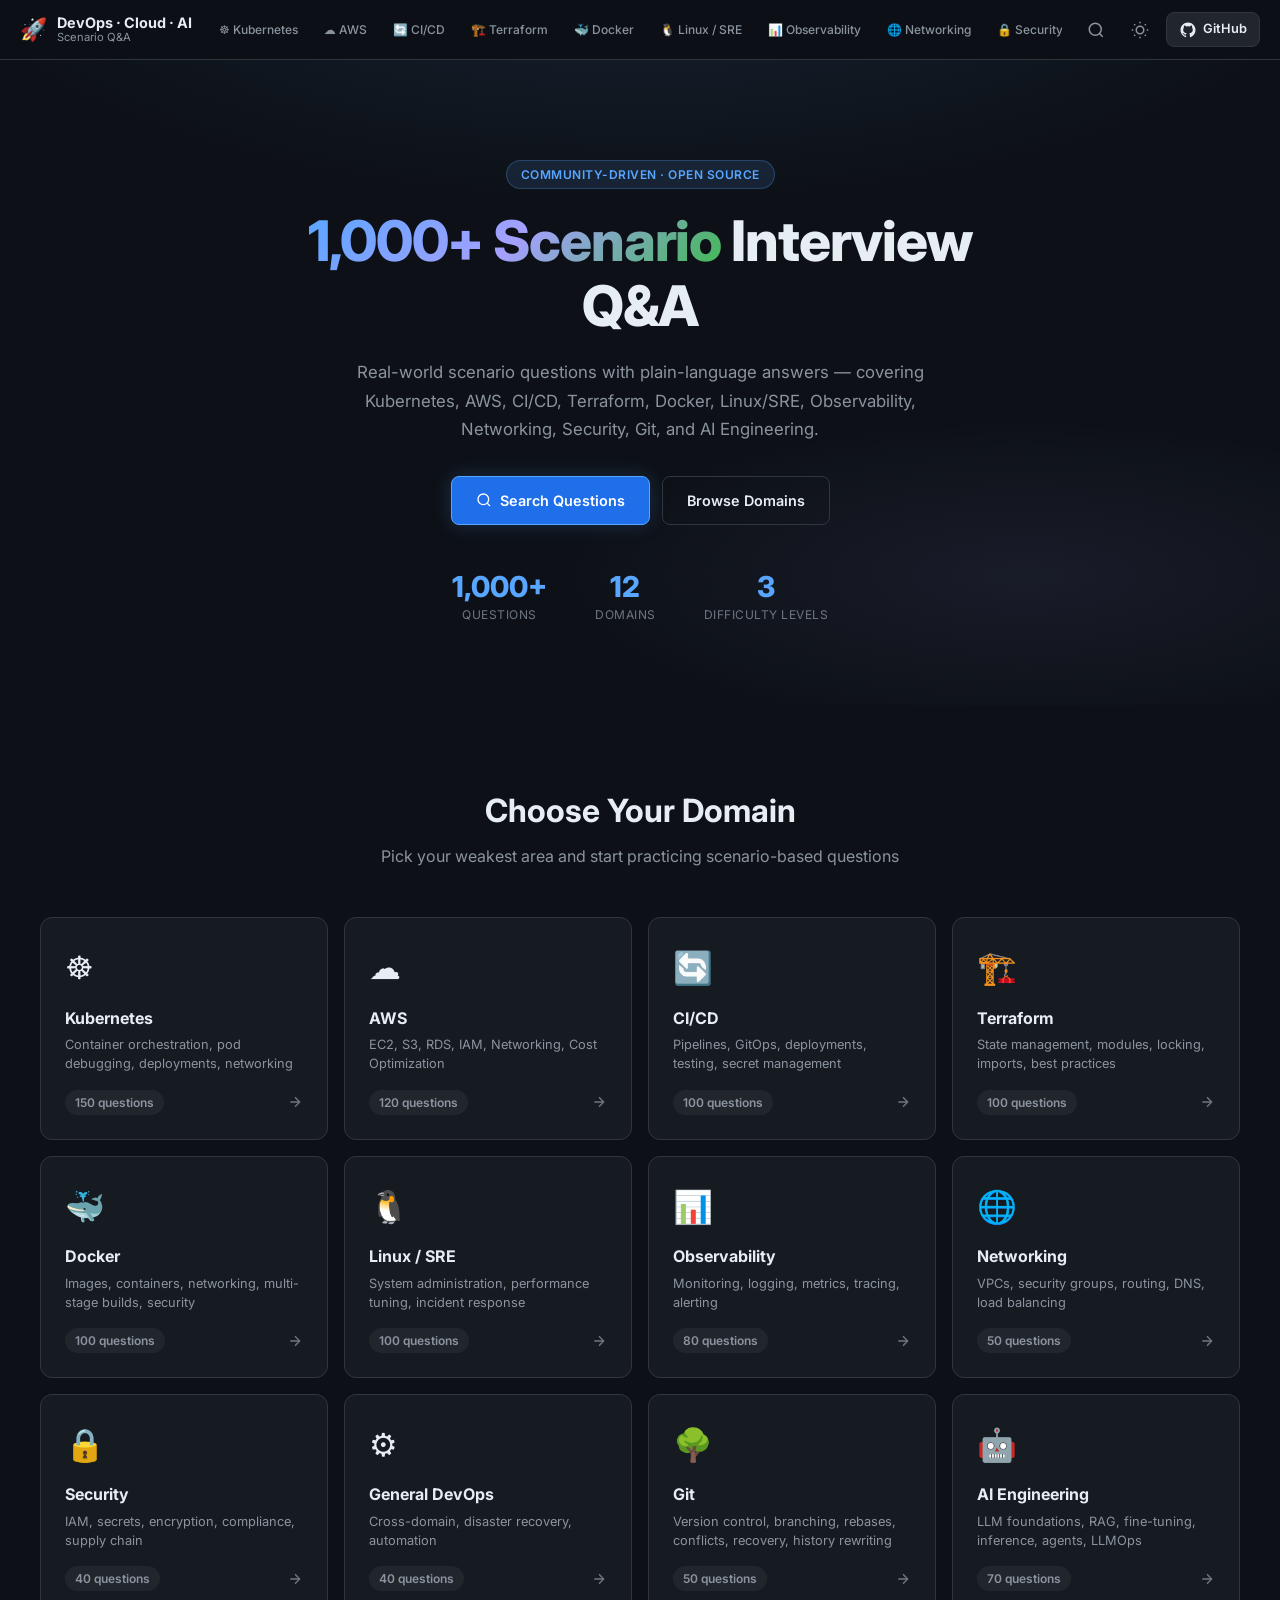
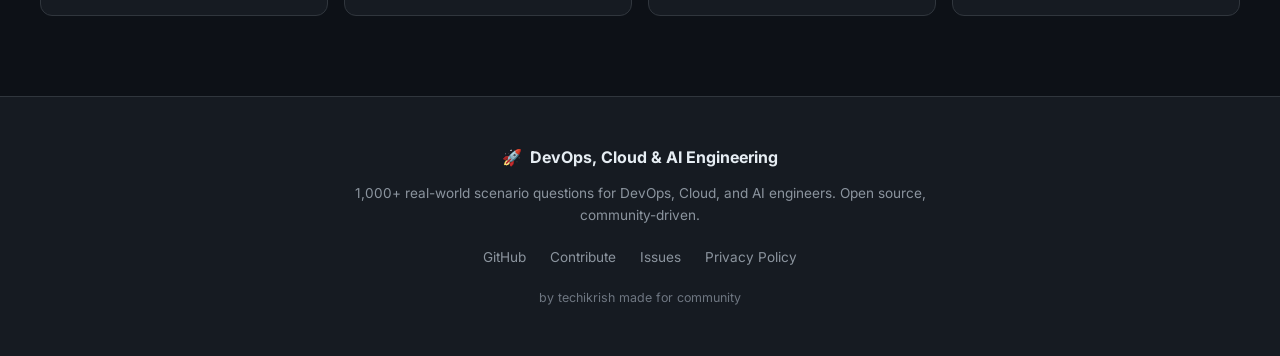
==== commit 0ed5ab8e: "feat: add AI Engineering domain and reach 1,000 questions Add a new 70-question AI Engineering domai" ====
--- a/docs/index.html
+++ b/docs/index.html
@@ -3,8 +3,8 @@
 <head>
   <meta charset="UTF-8" />
   <meta name="viewport" content="width=device-width, initial-scale=1.0" />
-  <title>DevOps & Cloud — Scenario-Based Interview Q&A</title>
-  <meta name="description" content="930+ real-world scenario-based interview questions and answers covering Kubernetes, AWS, CI/CD, Docker, Terraform, Linux/SRE, Observability, Networking, Security, and Git." />
+  <title>DevOps, Cloud &amp; AI Engineering — Scenario-Based Interview Q&amp;A</title>
+  <meta name="description" content="1,000+ real-world scenario-based interview questions and answers covering Kubernetes, AWS, CI/CD, Docker, Terraform, Linux/SRE, Observability, Networking, Security, Git, and AI Engineering." />
   <link rel="preconnect" href="https://fonts.googleapis.com" />
   <link rel="preconnect" href="https://fonts.gstatic.com" crossorigin />
   <link href="https://fonts.googleapis.com/css2?family=Inter:wght@300;400;500;600;700;800&family=JetBrains+Mono:wght@400;500&display=swap" rel="stylesheet" />
@@ -18,7 +18,7 @@
       <div class="brand">
         <span class="brand-icon">🚀</span>
         <div class="brand-text">
-          <span class="brand-title">DevOps Interview</span>
+          <span class="brand-title">DevOps · Cloud · AI</span>
           <span class="brand-sub">Scenario Q&A</span>
         </div>
       </div>
@@ -59,7 +59,7 @@
       </div>
       <div class="search-results" id="search-results" role="listbox" aria-label="Search results">
         <div class="search-empty" id="search-empty">
-          <p>Start typing to search across 930+ questions…</p>
+          <p>Start typing to search across 1,000+ questions…</p>
         </div>
       </div>
     </div>
@@ -71,10 +71,10 @@
     <div class="hero-content">
       <div class="hero-badge">Community-driven · Open Source</div>
       <h1 class="hero-title">
-        <span class="gradient-text">930+ Scenario</span> Interview Q&A
+        <span class="gradient-text">1,000+ Scenario</span> Interview Q&A
       </h1>
       <p class="hero-desc">
-        Real-world scenario questions with plain-language answers — covering Kubernetes, AWS, CI/CD, Terraform, Docker, Linux/SRE, Observability, Networking, Security, and Git.
+        Real-world scenario questions with plain-language answers — covering Kubernetes, AWS, CI/CD, Terraform, Docker, Linux/SRE, Observability, Networking, Security, Git, and AI Engineering.
       </p>
       <div class="hero-cta">
         <button class="btn-primary" id="hero-search-btn">
@@ -84,8 +84,8 @@
         <a class="btn-outline" href="#domains">Browse Domains</a>
       </div>
       <div class="hero-stats" id="hero-stats">
-        <div class="stat"><span class="stat-num">930+</span><span class="stat-label">Questions</span></div>
-        <div class="stat"><span class="stat-num">11</span><span class="stat-label">Domains</span></div>
+        <div class="stat"><span class="stat-num">1,000+</span><span class="stat-label">Questions</span></div>
+        <div class="stat"><span class="stat-num">12</span><span class="stat-label">Domains</span></div>
         <div class="stat"><span class="stat-num">3</span><span class="stat-label">Difficulty Levels</span></div>
       </div>
     </div>
@@ -144,9 +144,9 @@
     <div class="footer-inner">
       <div class="footer-brand">
         <span>🚀</span>
-        <span>DevOps & Cloud Interview Scenarios</span>
+        <span>DevOps, Cloud &amp; AI Engineering</span>
       </div>
-      <p class="footer-desc">930+ real-world scenario questions for DevOps and Cloud engineers. Open source, community-driven.</p>
+      <p class="footer-desc">1,000+ real-world scenario questions for DevOps, Cloud, and AI engineers. Open source, community-driven.</p>
       <div class="footer-links">
         <a href="https://github.com/techikrish/devops-cloud-interview-scenarios" target="_blank" rel="noopener">GitHub</a>
         <a href="https://github.com/techikrish/devops-cloud-interview-scenarios/blob/main/CONTRIBUTING.md" target="_blank" rel="noopener">Contribute</a>
